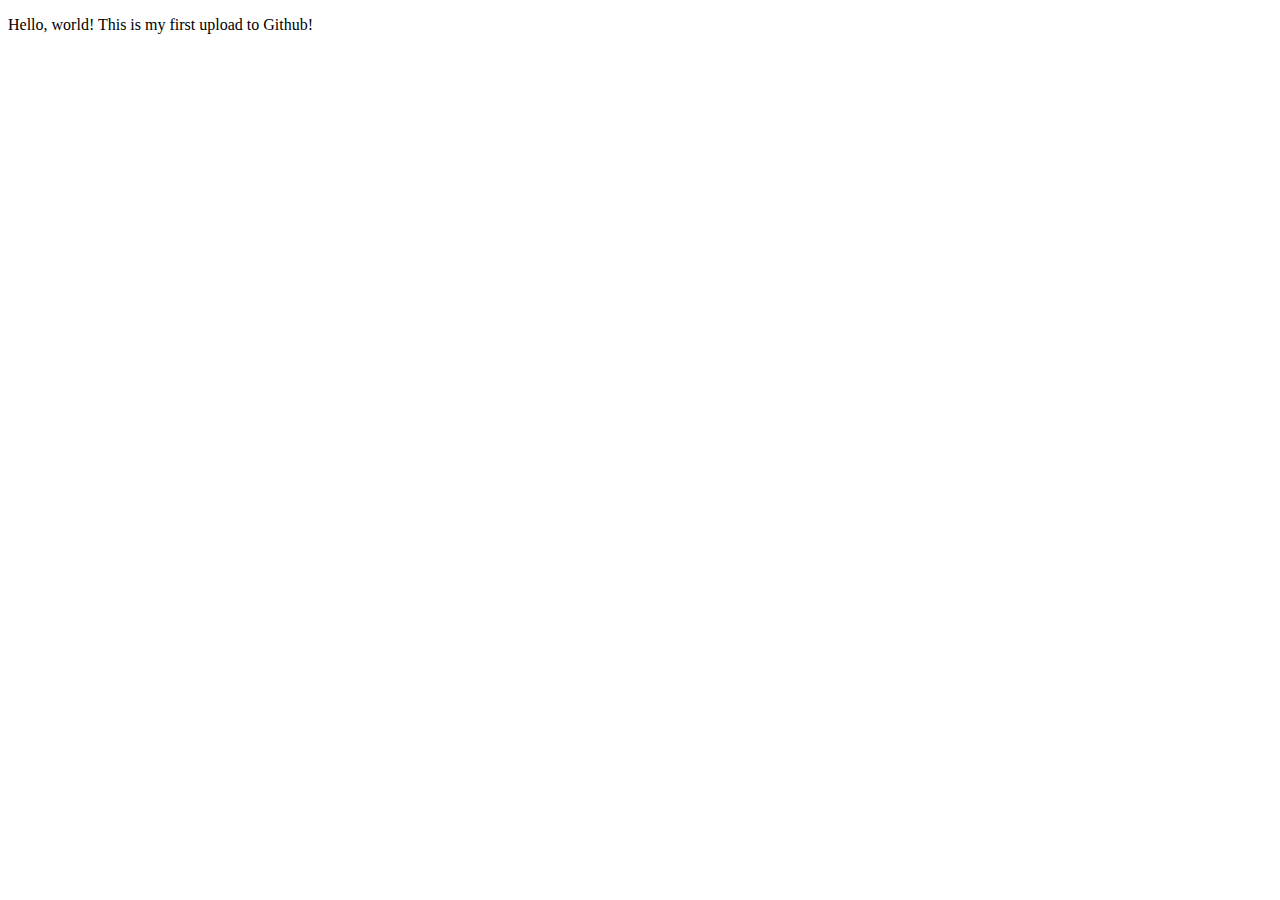
==== index.html @ 0e91c681 "First Repo Commit" ====
<!DOCTYPE html>
<html lang="en">
  <head>
    <meta charset="utf-8" />
    <meta http-equiv="x-ua-compatible" content="ie=edge" />
    <meta name="viewport" content="width=device-width, initial-scale=1" />

    <title>My First GitHub Page!</title>

    <link rel="stylesheet" href="css/main.css" />
    <link rel="icon" href="images/favicon.png" />
  </head>
  <body>
    <p>Hello, world! This is my first upload to Github!</p>


  </body>
</html>
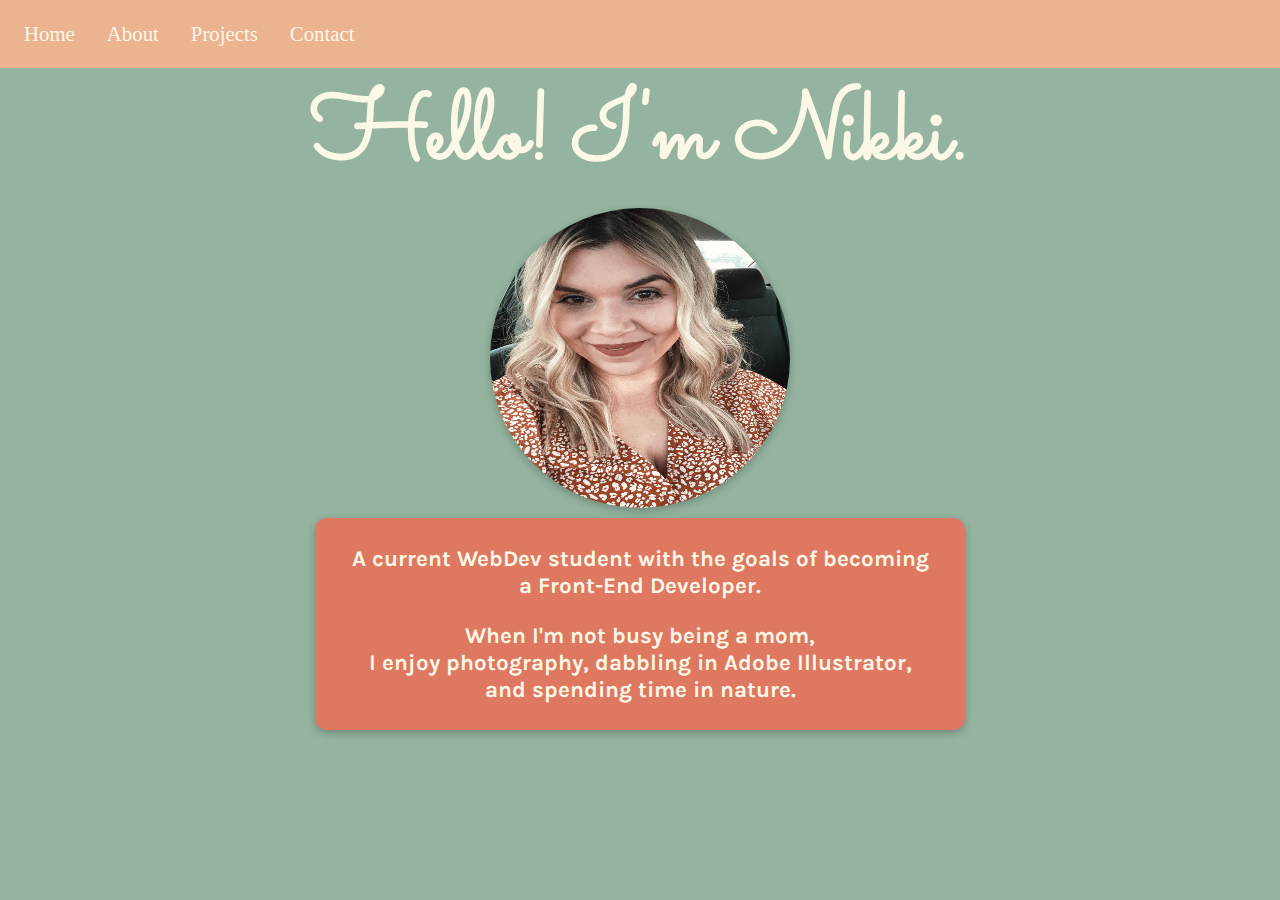
==== commit d56304ab: "Updated Index file" ====
--- a/index.html
+++ b/index.html
@@ -5,14 +5,43 @@
     <meta http-equiv="x-ua-compatible" content="ie=edge" />
     <meta name="viewport" content="width=device-width, initial-scale=1" />
 
-    <title>My First GitHub Page!</title>
+    <title> Nikki Newsom </title>
 
     <link rel="stylesheet" href="css/main.css" />
     <link rel="icon" href="images/favicon.png" />
+    <link href="main.css" rel="stylesheet" type="text/css">
+    <style>
+  @import url('https://fonts.googleapis.com/css2?family=Karla:wght@200&family=Raleway:wght@200&family=Sacramento&family=Vidaloka&display=swap');
+  </style>
   </head>
   <body>
-    <p>Hello, world! This is my first upload to Github!</p>
+<header>
 
 
+<nav>
+    <ul>
+  <li><a href="index.html">Home</a></li>
+  <li><a href="index.html">About</a></li>
+  <li><a href="projects.html">Projects</a></li>
+  <li><a href="Contact.html">Contact</a></li>
+</ul>
+</nav>
+</header>
+
+<h1>Hello! I'm Nikki.</h1>
+
+<section class="landing">
+<img src="ME.jpg" alt="Nikki" width="300" height="300" class="center">
+
+
+<div class="article">
+<article>
+<p><strong>A current WebDev student with the goals of becoming <br>a Front-End Developer.
+<p>When I'm not busy being a mom, <br>I enjoy photography, dabbling in Adobe Illustrator, <br> and spending time in nature.</p>
+</strong>
+</article>
+</div>
+<//section>
+
   </body>
-</html>+</html>
--- a/main.css
+++ b/main.css
@@ -0,0 +1,182 @@
+body {
+  background-color: #94B49F;
+  width: 100vw;
+  height: 100vh;
+  margin: 0;
+
+}
+
+header {
+  width: 100%;
+  margin: 0;
+}
+
+  .landing{
+    display: flex;
+    flex-direction: column;
+    justify-content:center;
+    align-items: center;
+  }
+
+h1 {
+  color: #FCF8E8;
+  font-family: "sacramento";
+  font-size: 6em;
+  text-align: center;
+  margin:auto;
+}
+
+ul {
+  list-style-type: none;
+  margin: 0;
+  padding: 0;
+}
+
+ul {
+  list-style-type: none;
+  margin: 0;
+  padding: 0;
+  overflow: hidden;
+
+}
+
+li {
+  float: left;
+}
+
+li a {
+  display: block;
+  color: #FCF8E8;
+  text-align: center;
+  padding: 14px 16px;
+  text-decoration: none;
+  font-family: font-family: 'Raleway', sans-serif;
+  font-size: 1.3em;
+}
+
+li a:hover {
+  background-color: #DF7861;
+}
+
+a {
+  display: block;
+  padding: 8px;
+  background-color: #ECB390;
+}
+
+nav {
+  background-color: #ECB390;
+  padding: .5em;
+  position:sticky;
+  top: 1px;
+}
+
+
+article {
+  color: #FCF8E8;
+  text-align:center;
+  font-family: 'Karla', sans-serif;
+  font-size: 1.4em;
+}
+
+img{
+  border-radius: 50%;
+  margin-bottom: 10px;
+  box-shadow: rgba(0, 0, 0, 0.24) 0px 3px 8px;
+}
+
+.center {
+  display: block;
+  margin-left: auto;
+  margin-right: auto;
+}
+
+.form{
+  display: flex;
+  justify-content: center;
+  align-items: center;
+}
+
+.form .container{
+  width: 30%;
+  border-radius: 12px;
+  box-shadow: rgba(0, 0, 0, 0.24) 0px 3px 8px;
+}
+
+input[type=text], select, textarea {
+  width: 100%;
+  padding: 12px;
+  border: 1px solid #ccc;
+  border-radius: 4px;
+  box-sizing: border-box;
+  margin-top: 6px;
+  margin-bottom: 16px;
+  resize: vertical
+}
+
+input[type=submit] {
+  background-color: #04AA6D;
+  color: white;
+  padding: 12px 20px;
+  border: none;
+  border-radius: 4px;
+  cursor: pointer;
+}
+
+input[type=submit]:hover {
+  background-color: #94B49F;
+}
+
+.container {
+  border-radius: 5px;
+  background-color: #DF7861;
+  padding: 20px;
+}
+
+th, td {
+  padding: 15px;
+  text-align: left;
+}
+
+.fa {
+  padding: 20px;
+  font-size: 30px;
+  width: 50px;
+  text-align: center;
+  text-decoration: none;
+}
+
+.fa:hover {
+  opacity: 0.7;
+}
+
+.fa-instagram {
+  background: #94B49F;
+  color: white;
+}
+
+.table{
+  display: flex;
+  justify-content: center;
+}
+
+.table .box {
+  border-radius: 12px;
+  width: 50%;
+  background-color: #DF7861;
+  box-shadow: rgba(0, 0, 0, 0.24) 0px 3px 8px;
+}
+
+.article{
+  width: 50%;
+  padding: 5px;
+  border-radius: 12px;
+  background-color: #DF7861;
+  box-shadow: rgba(0, 0, 0, 0.24) 0px 3px 8px;
+}
+
+
+
+#FCF8E8 cream
+#94B49F green
+DF7861 red
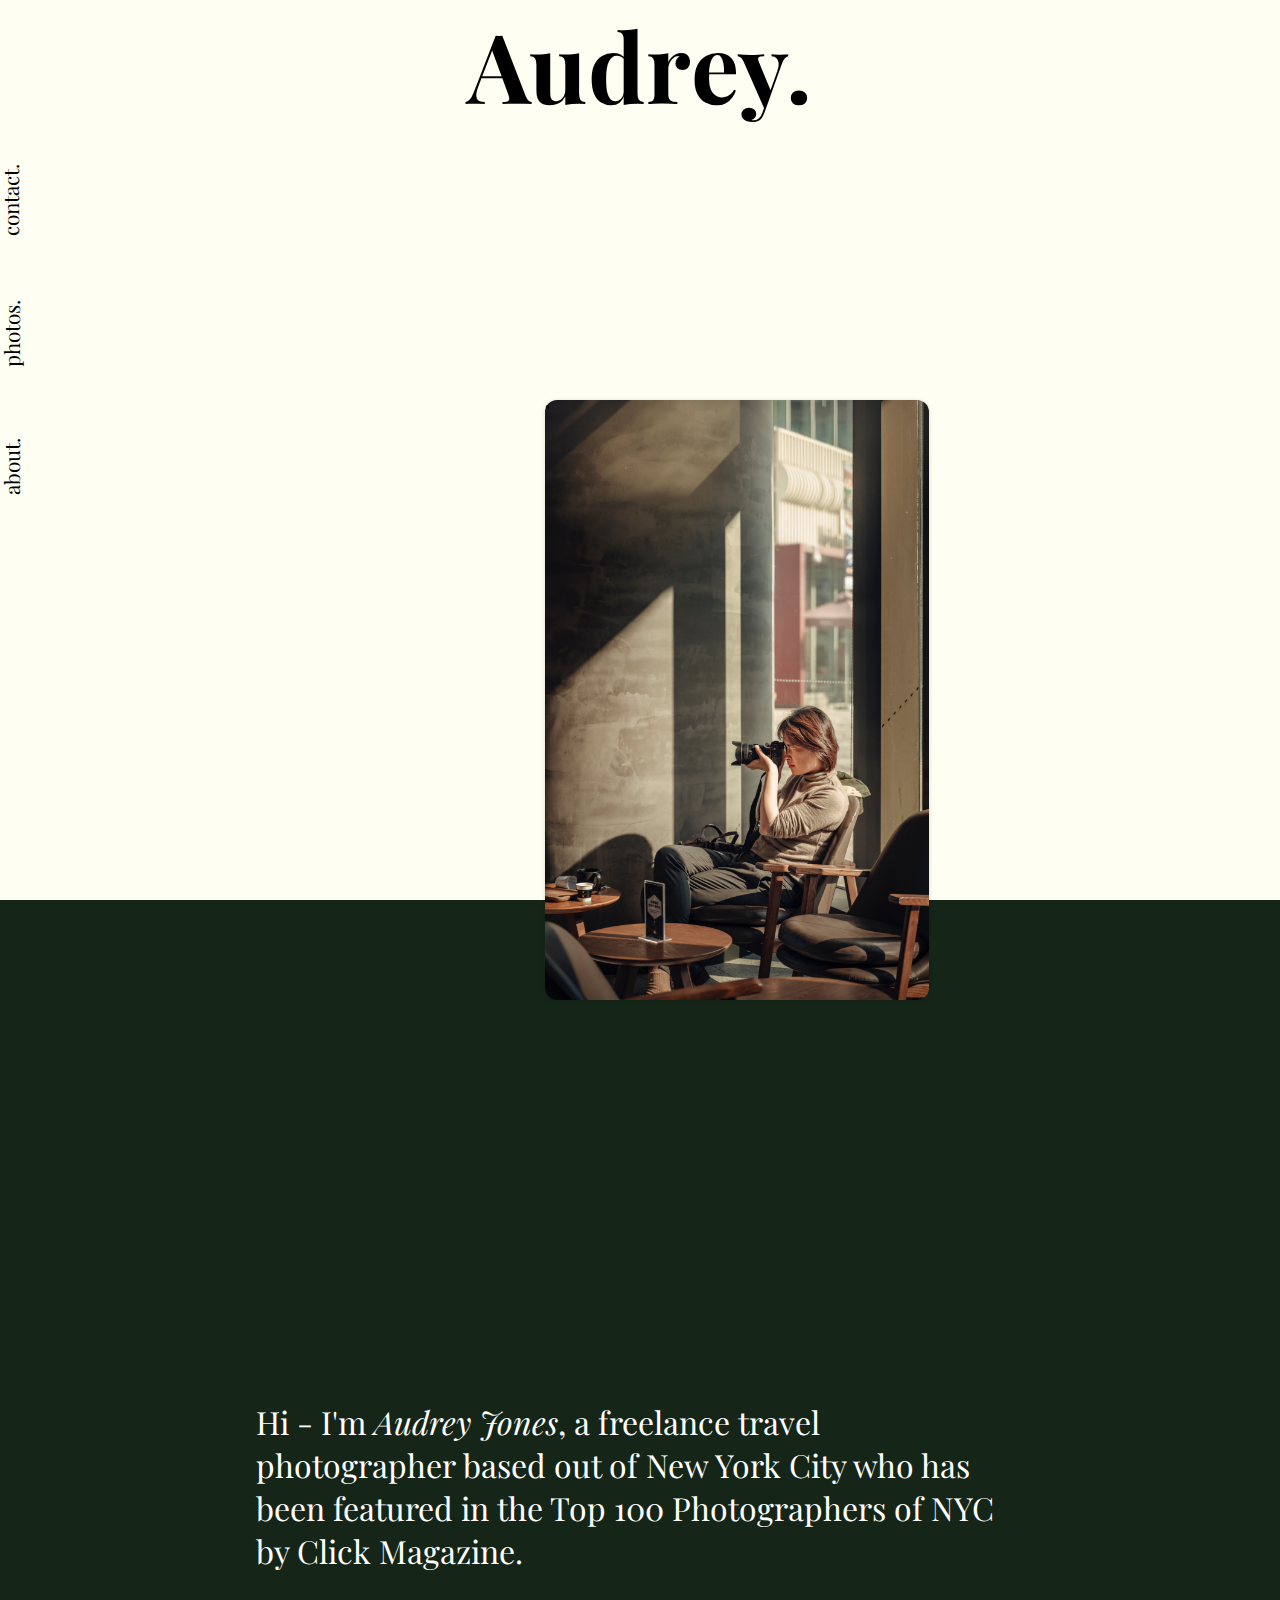
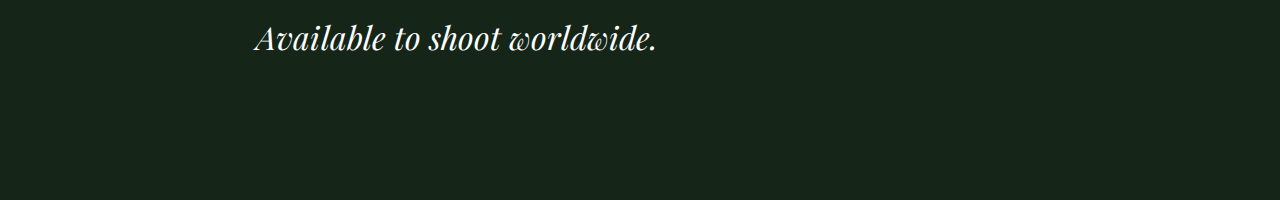
==== commit 5667c214: "Final Project" ====
--- a/index.html
+++ b/index.html
@@ -1,47 +1,97 @@
 <!DOCTYPE html>
 <html lang="en">
-  <head>
-    <meta charset="utf-8" />
-    <meta http-equiv="x-ua-compatible" content="ie=edge" />
-    <meta name="viewport" content="width=device-width, initial-scale=1" />
 
-    <title> Nikki Newsom </title>
+<head>
+    <meta charset="UTF-8">
+    <meta http-equiv="X-UA-Compatible" content="IE=edge">
+    <meta name="viewport" content="width=device-width, initial-scale=1.0">
+    <link href="https://fonts.googleapis.com/css2?family=Playfair+Display:wght@400;700&display=swap" rel="stylesheet">
+    <link rel="stylesheet" href="style.css">
+    <title>Final Project: Nikki Newsom</title>
+</head>
 
-    <link rel="stylesheet" href="css/main.css" />
-    <link rel="icon" href="images/favicon.png" />
-    <link href="main.css" rel="stylesheet" type="text/css">
-    <style>
-  @import url('https://fonts.googleapis.com/css2?family=Karla:wght@200&family=Raleway:wght@200&family=Sacramento&family=Vidaloka&display=swap');
-  </style>
-  </head>
-  <body>
-<header>
+<body>
+
+    <section class="modal">
+
+        <div class="card" aria-label="Newest Photos">
+
+            <div class="carousel" data-carousel>
+                <button class="carousel-button prev" data-carousel-button="prev">&#8656;</button>
+                <button class="carousel-button next" data-carousel-button="next">&#8658;</button>
+                <ul data-slides>
+                    <li class="slide" data-active>
+                        <img src="https://source.unsplash.com/78A265wPiO4" alt="Nature Image #1">
+                    </li>
+                    <li class="slide">
+                        <img src="https://source.unsplash.com/eOpewngf68w" alt="Nature Image #2">
+                    </li>
+                    <li class="slide">
+                        <img src="https://source.unsplash.com/ndN00KmbJ1c" alt="Nature Image #3">
+                    </li>
+                </ul>
+            </div>
 
 
-<nav>
-    <ul>
-  <li><a href="index.html">Home</a></li>
-  <li><a href="index.html">About</a></li>
-  <li><a href="projects.html">Projects</a></li>
-  <li><a href="Contact.html">Contact</a></li>
-</ul>
-</nav>
-</header>
+        </div>
 
-<h1>Hello! I'm Nikki.</h1>
+    </section>
 
-<section class="landing">
-<img src="ME.jpg" alt="Nikki" width="300" height="300" class="center">
+    <section class="white">
+        <h1>Audrey.</h1>
+        <div class="about">
+            <div>
+                <p>I am Audrey. Contact me.</p>
+            </div>
+            <div class="contactIcons">
+                <ul>
+                    <li><svg stroke="currentColor" fill="currentColor" stroke-width="0" viewBox="0 0 1024 1024"
+                            height="1.8em" width="1.8em" xmlns="http://www.w3.org/2000/svg">
+                            <path
+                                d="M512 306.9c-113.5 0-205.1 91.6-205.1 205.1S398.5 717.1 512 717.1 717.1 625.5 717.1 512 625.5 306.9 512 306.9zm0 338.4c-73.4 0-133.3-59.9-133.3-133.3S438.6 378.7 512 378.7 645.3 438.6 645.3 512 585.4 645.3 512 645.3zm213.5-394.6c-26.5 0-47.9 21.4-47.9 47.9s21.4 47.9 47.9 47.9 47.9-21.3 47.9-47.9a47.84 47.84 0 0 0-47.9-47.9zM911.8 512c0-55.2.5-109.9-2.6-165-3.1-64-17.7-120.8-64.5-167.6-46.9-46.9-103.6-61.4-167.6-64.5-55.2-3.1-109.9-2.6-165-2.6-55.2 0-109.9-.5-165 2.6-64 3.1-120.8 17.7-167.6 64.5C132.6 226.3 118.1 283 115 347c-3.1 55.2-2.6 109.9-2.6 165s-.5 109.9 2.6 165c3.1 64 17.7 120.8 64.5 167.6 46.9 46.9 103.6 61.4 167.6 64.5 55.2 3.1 109.9 2.6 165 2.6 55.2 0 109.9.5 165-2.6 64-3.1 120.8-17.7 167.6-64.5 46.9-46.9 61.4-103.6 64.5-167.6 3.2-55.1 2.6-109.8 2.6-165zm-88 235.8c-7.3 18.2-16.1 31.8-30.2 45.8-14.1 14.1-27.6 22.9-45.8 30.2C695.2 844.7 570.3 840 512 840c-58.3 0-183.3 4.7-235.9-16.1-18.2-7.3-31.8-16.1-45.8-30.2-14.1-14.1-22.9-27.6-30.2-45.8C179.3 695.2 184 570.3 184 512c0-58.3-4.7-183.3 16.1-235.9 7.3-18.2 16.1-31.8 30.2-45.8s27.6-22.9 45.8-30.2C328.7 179.3 453.7 184 512 184s183.3-4.7 235.9 16.1c18.2 7.3 31.8 16.1 45.8 30.2 14.1 14.1 22.9 27.6 30.2 45.8C844.7 328.7 840 453.7 840 512c0 58.3 4.7 183.2-16.2 235.8z">
+                            </path>
+                        </svg></li>
+                    <li><svg stroke="currentColor" fill="none" stroke-width="2" viewBox="0 0 24 24"
+                            stroke-linecap="round" stroke-linejoin="round" height="1.8em" width="1.8em"
+                            xmlns="http://www.w3.org/2000/svg">
+                            <path
+                                d="M23 3a10.9 10.9 0 0 1-3.14 1.53 4.48 4.48 0 0 0-7.86 3v1A10.66 10.66 0 0 1 3 4s-4 9 5 13a11.64 11.64 0 0 1-7 2c9 5 20 0 20-11.5a4.5 4.5 0 0 0-.08-.83A7.72 7.72 0 0 0 23 3z">
+                            </path>
+                        </svg></li>
+                    <li><svg stroke="currentColor" fill="none" stroke-width="2" viewBox="0 0 24 24"
+                            stroke-linecap="round" stroke-linejoin="round" height="1.8em" width="1.8em"
+                            xmlns="http://www.w3.org/2000/svg">
+                            <path d="M18 2h-3a5 5 0 0 0-5 5v3H7v4h3v8h4v-8h3l1-4h-4V7a1 1 0 0 1 1-1h3z"></path>
+                        </svg></li>
+                </ul>
+            </div>
+        </div>
+        <aside>
+            <ul>
+                <li id="aboutBtn">contact.</li>
+                <li id="photos">photos.</li>
+                <a href="#about">
+                    <li>about.</li>
+                </a>
+            </ul>
+        </aside>
+    </section>
+    <div class="image">"</div>
+    <section class="black" id="about">
+        <class class="aboutMe">
+            <p>Hi - I'm <em>Audrey Jones</em>, a freelance travel photographer based out of New York City who has been
+                featured
+                in the Top 100 Photographers of NYC by Click Magazine.
+                <br><br>
+                <em>Available to shoot worldwide.</em>
+            </p>
+        </class>
+        </div>
+        </div>
+    </section>
 
+    <script src="main.js"></script>
 
-<div class="article">
-<article>
-<p><strong>A current WebDev student with the goals of becoming <br>a Front-End Developer.
-<p>When I'm not busy being a mom, <br>I enjoy photography, dabbling in Adobe Illustrator, <br> and spending time in nature.</p>
-</strong>
-</article>
-</div>
-<//section>
+</body>
 
-  </body>
-</html>
+</html>--- a/style.css
+++ b/style.css
@@ -0,0 +1,232 @@
+* {
+    margin: 0;
+    padding: 0;
+    box-sizing: border-box;
+    list-style-type: none;
+    text-decoration: none;
+}
+
+html {
+    scroll-behavior: smooth;
+}
+
+
+body {
+    font-family: 'Playfair Display', sans-serif;
+    font-weight: 400;
+
+}
+
+a {
+    color: black;
+
+
+}
+
+.white {
+    width: 100vw;
+    height: 100vh;
+    background-color: #fffef2;
+    position: relative;
+}
+
+.white h1 {
+    font-size: 6rem;
+    text-align: center;
+    letter-spacing: 1px;
+
+}
+
+.about {
+    width: 50%;
+    height: 100px;
+    margin-left: 380px;
+    display: flex;
+    flex-direction: column;
+    justify-content: center;
+    align-items: center;
+    position: absolute;
+    display: none;
+}
+
+.about p {
+    font-size: 2rem;
+    text-align: center;
+}
+
+.contactIcons ul {
+    display: flex;
+    flex-direction: row;
+    align-items: center;
+    margin-left: 300px;
+}
+
+.contactIcons ul li {
+    margin: 10px;
+
+}
+
+.contactIcons ul li:hover {
+    cursor: pointer;
+}
+
+.white aside {
+    height: 100vh;
+    width: 20px;
+    padding: 5px;
+}
+
+aside ul {
+    height: 400px;
+    display: flex;
+    flex-direction: column;
+    justify-content: space-around;
+    align-items: center;
+}
+
+aside ul li {
+    transform: rotate(-90deg);
+    font-size: 1.3rem;
+}
+
+aside ul li:hover {
+    cursor: pointer;
+}
+
+.black {
+    width: 100vw;
+    height: 100vh;
+    background-color: #152618;
+    display: flex;
+    justify-content: center;
+    align-items: flex-end;
+}
+
+.aboutMe {
+    width: 60%;
+    height: 300px;
+    margin-bottom: 100px;
+}
+
+.aboutMe p {
+    color: white;
+    font-size: 2rem;
+}
+
+.image {
+    width: 30%;
+    height: 600px;
+    background: url("images/jerry-wang-1KhQCufYwr4-unsplash.jpg");
+    background-size: cover;
+    background-repeat: no-repeat;
+    background-position: center;
+    box-shadow: rgba(0, 0, 0, 0.16) 0px 1px 4px;
+    border-radius: 12px;
+    margin-left: 545px;
+    position: absolute;
+    top: 400px;
+}
+
+.modal {
+    width: 100%;
+    height: 700px;
+    position: absolute;
+    display: flex;
+    justify-content: center;
+    align-items: center;
+    background-blend-mode: color-burn;
+    background-color: rgba(0, 0, 0, 0.4);
+    display: none;
+    animation: openModal 0.5s ease forwards;
+    overflow: hidden;
+
+
+
+}
+
+.modal .card {
+    background: lightgrey;
+    width: 50rem;
+    height: 40rem;
+    display: flex;
+    flex-direction: row;
+    justify-content: space-evenly;
+    align-items: center;
+    position: absolute;
+    border-radius: 12px;
+    margin-left: 370px;
+    margin-top: 10px;
+    margin-bottom: 30px;
+}
+
+
+.carousel {
+    margin-top: 15px;
+    width: 100vw;
+    height: 100vh;
+    position: relative;
+}
+
+.carousel>ul {
+    margin: 0;
+    padding: 0;
+    list-style: none;
+}
+
+.slide {
+    position: absolute;
+    inset: 0;
+    opacity: 0;
+    transition: 200ms opacity ease-in-out;
+    transition-delay: 200ms;
+
+}
+
+.slide>img {
+    margin-top: 30px;
+    display: block;
+    width: 100%;
+    height: 95%;
+    object-fit: cover;
+    object-position: center;
+    border-radius: 12px;
+}
+
+.slide[data-active] {
+    opacity: 1;
+    z-index: 1;
+    transition-delay: 0ms;
+}
+
+.carousel-button {
+    position: absolute;
+    z-index: 2;
+    background: none;
+    border: none;
+    font-size: 4rem;
+    top: 50%;
+    transform: translateY(-50%);
+    color: rgba(255, 255, 255, .5);
+    cursor: pointer;
+    border-radius: .25rem;
+    padding: 0 .5rem;
+    background-color: rgba(0, 0, 0, .1);
+}
+
+.carousel-button:hover,
+.carousel-button:focus {
+    color: white;
+    background-color: rgba(0, 0, 0, .2);
+}
+
+.carousel-button:focus {
+    outline: 1px solid black;
+}
+
+.carousel-button.prev {
+    left: 1rem;
+}
+
+.carousel-button.next {
+    right: 1rem;
+}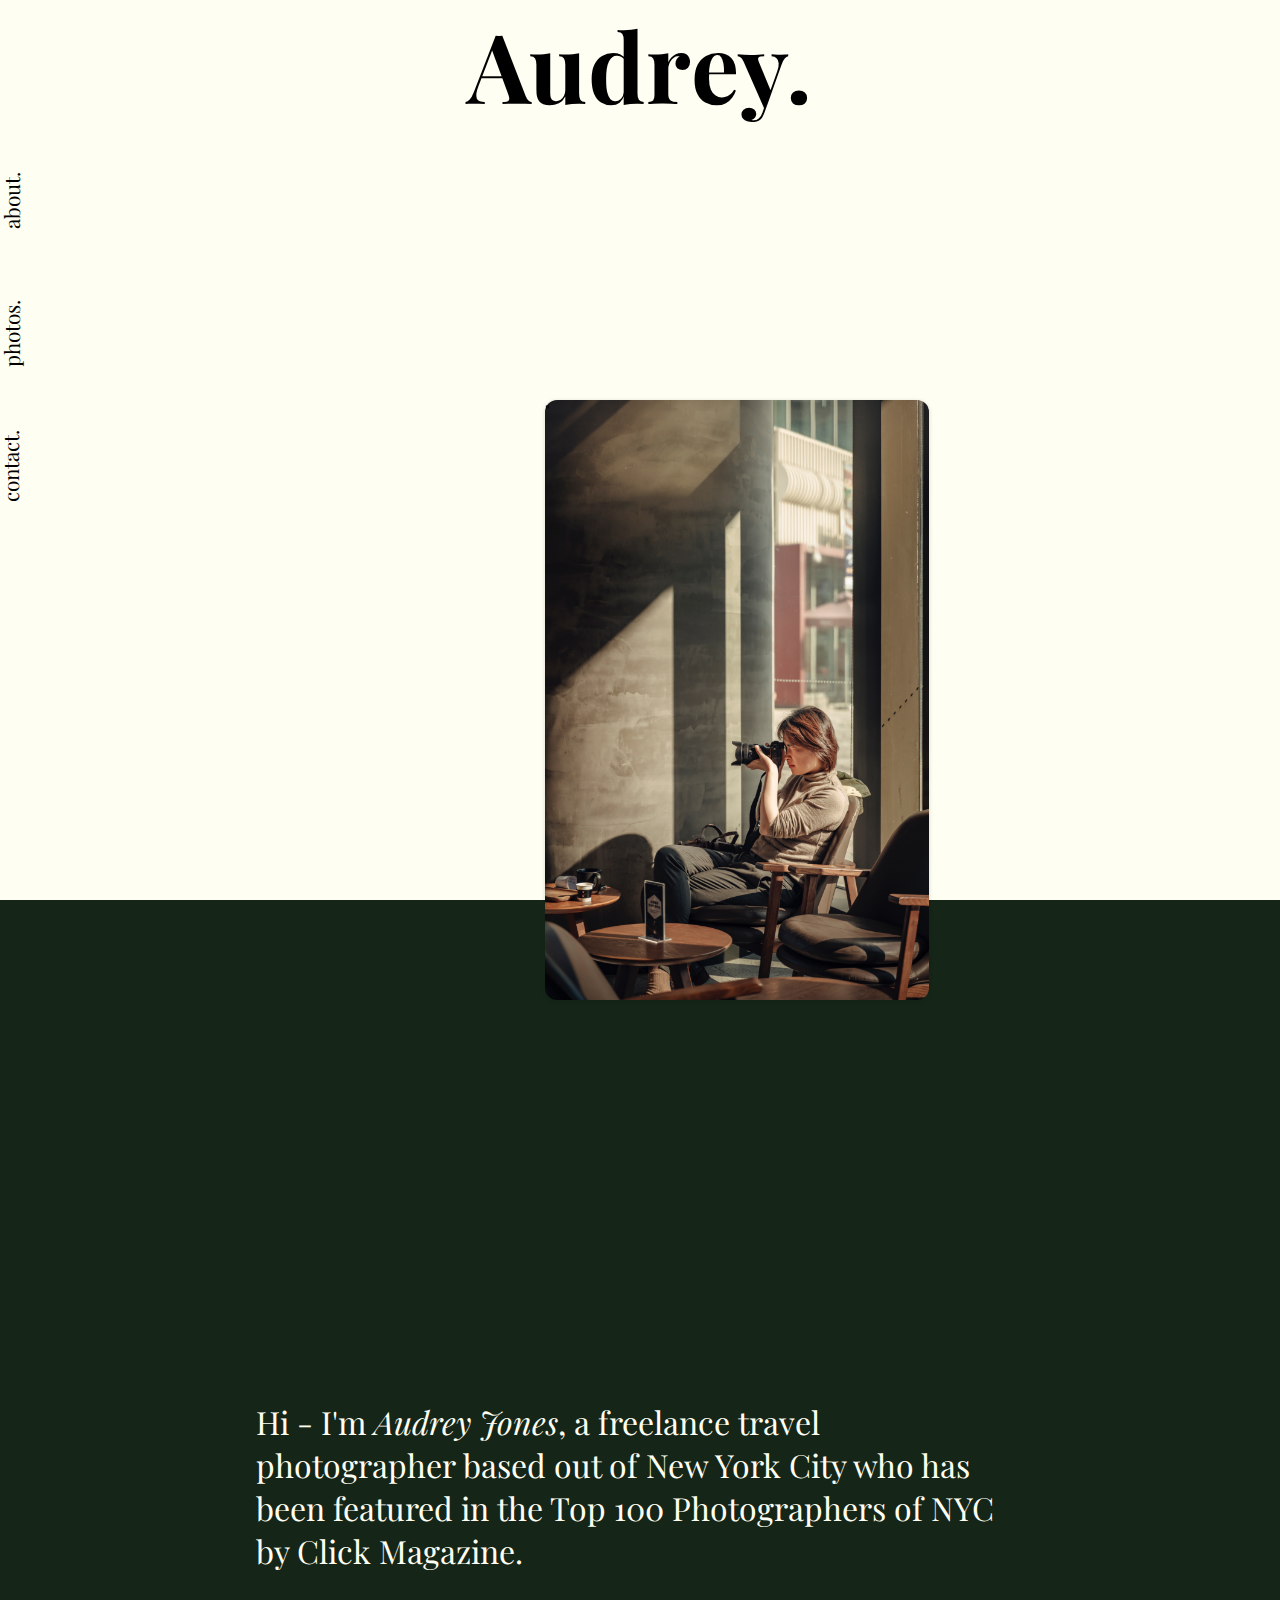
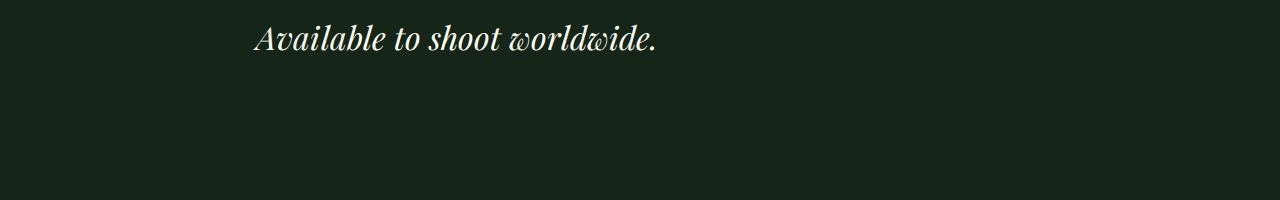
==== commit c61df406: "media query" ====
--- a/index.html
+++ b/index.html
@@ -11,6 +11,31 @@
 </head>
 
 <body>
+
+    <section class="mediaModal">
+
+        <div class="mediaCard" aria-label="Newest Photos">
+
+            <div class="mediaCarousel" data-carousel>
+                <button class="carousel-button prev" data-carousel-button="prev">&#8656;</button>
+                <button class="carousel-button next" data-carousel-button="next">&#8658;</button>
+                <ul data-slides>
+                    <li class="slide" data-active>
+                        <img src="https://source.unsplash.com/78A265wPiO4" alt="Nature Image #1">
+                    </li>
+                    <li class="slide">
+                        <img src="https://source.unsplash.com/eOpewngf68w" alt="Nature Image #2">
+                    </li>
+                    <li class="slide">
+                        <img src="https://source.unsplash.com/ndN00KmbJ1c" alt="Nature Image #3">
+                    </li>
+                </ul>
+            </div>
+
+
+        </div>
+
+    </section>
 
     <section class="modal">
 
@@ -38,53 +63,57 @@
     </section>
 
     <section class="white">
-        <h1>Audrey.</h1>
+        <h1 class="title">Audrey.</h1>
         <div class="about">
             <div>
                 <p>I am Audrey. Contact me.</p>
+                <div class="contactIcons">
+                    <ul>
+                        <li><svg stroke="currentColor" fill="currentColor" stroke-width="0" viewBox="0 0 1024 1024"
+                                height="1.8em" width="1.8em" xmlns="http://www.w3.org/2000/svg">
+                                <path
+                                    d="M512 306.9c-113.5 0-205.1 91.6-205.1 205.1S398.5 717.1 512 717.1 717.1 625.5 717.1 512 625.5 306.9 512 306.9zm0 338.4c-73.4 0-133.3-59.9-133.3-133.3S438.6 378.7 512 378.7 645.3 438.6 645.3 512 585.4 645.3 512 645.3zm213.5-394.6c-26.5 0-47.9 21.4-47.9 47.9s21.4 47.9 47.9 47.9 47.9-21.3 47.9-47.9a47.84 47.84 0 0 0-47.9-47.9zM911.8 512c0-55.2.5-109.9-2.6-165-3.1-64-17.7-120.8-64.5-167.6-46.9-46.9-103.6-61.4-167.6-64.5-55.2-3.1-109.9-2.6-165-2.6-55.2 0-109.9-.5-165 2.6-64 3.1-120.8 17.7-167.6 64.5C132.6 226.3 118.1 283 115 347c-3.1 55.2-2.6 109.9-2.6 165s-.5 109.9 2.6 165c3.1 64 17.7 120.8 64.5 167.6 46.9 46.9 103.6 61.4 167.6 64.5 55.2 3.1 109.9 2.6 165 2.6 55.2 0 109.9.5 165-2.6 64-3.1 120.8-17.7 167.6-64.5 46.9-46.9 61.4-103.6 64.5-167.6 3.2-55.1 2.6-109.8 2.6-165zm-88 235.8c-7.3 18.2-16.1 31.8-30.2 45.8-14.1 14.1-27.6 22.9-45.8 30.2C695.2 844.7 570.3 840 512 840c-58.3 0-183.3 4.7-235.9-16.1-18.2-7.3-31.8-16.1-45.8-30.2-14.1-14.1-22.9-27.6-30.2-45.8C179.3 695.2 184 570.3 184 512c0-58.3-4.7-183.3 16.1-235.9 7.3-18.2 16.1-31.8 30.2-45.8s27.6-22.9 45.8-30.2C328.7 179.3 453.7 184 512 184s183.3-4.7 235.9 16.1c18.2 7.3 31.8 16.1 45.8 30.2 14.1 14.1 22.9 27.6 30.2 45.8C844.7 328.7 840 453.7 840 512c0 58.3 4.7 183.2-16.2 235.8z">
+                                </path>
+                            </svg></li>
+                        <li><svg stroke="currentColor" fill="none" stroke-width="2" viewBox="0 0 24 24"
+                                stroke-linecap="round" stroke-linejoin="round" height="1.8em" width="1.8em"
+                                xmlns="http://www.w3.org/2000/svg">
+                                <path
+                                    d="M23 3a10.9 10.9 0 0 1-3.14 1.53 4.48 4.48 0 0 0-7.86 3v1A10.66 10.66 0 0 1 3 4s-4 9 5 13a11.64 11.64 0 0 1-7 2c9 5 20 0 20-11.5a4.5 4.5 0 0 0-.08-.83A7.72 7.72 0 0 0 23 3z">
+                                </path>
+                            </svg></li>
+                        <li><svg stroke="currentColor" fill="none" stroke-width="2" viewBox="0 0 24 24"
+                                stroke-linecap="round" stroke-linejoin="round" height="1.8em" width="1.8em"
+                                xmlns="http://www.w3.org/2000/svg">
+                                <path d="M18 2h-3a5 5 0 0 0-5 5v3H7v4h3v8h4v-8h3l1-4h-4V7a1 1 0 0 1 1-1h3z"></path>
+                            </svg></li>
+                    </ul>
+                </div>
             </div>
-            <div class="contactIcons">
-                <ul>
-                    <li><svg stroke="currentColor" fill="currentColor" stroke-width="0" viewBox="0 0 1024 1024"
-                            height="1.8em" width="1.8em" xmlns="http://www.w3.org/2000/svg">
-                            <path
-                                d="M512 306.9c-113.5 0-205.1 91.6-205.1 205.1S398.5 717.1 512 717.1 717.1 625.5 717.1 512 625.5 306.9 512 306.9zm0 338.4c-73.4 0-133.3-59.9-133.3-133.3S438.6 378.7 512 378.7 645.3 438.6 645.3 512 585.4 645.3 512 645.3zm213.5-394.6c-26.5 0-47.9 21.4-47.9 47.9s21.4 47.9 47.9 47.9 47.9-21.3 47.9-47.9a47.84 47.84 0 0 0-47.9-47.9zM911.8 512c0-55.2.5-109.9-2.6-165-3.1-64-17.7-120.8-64.5-167.6-46.9-46.9-103.6-61.4-167.6-64.5-55.2-3.1-109.9-2.6-165-2.6-55.2 0-109.9-.5-165 2.6-64 3.1-120.8 17.7-167.6 64.5C132.6 226.3 118.1 283 115 347c-3.1 55.2-2.6 109.9-2.6 165s-.5 109.9 2.6 165c3.1 64 17.7 120.8 64.5 167.6 46.9 46.9 103.6 61.4 167.6 64.5 55.2 3.1 109.9 2.6 165 2.6 55.2 0 109.9.5 165-2.6 64-3.1 120.8-17.7 167.6-64.5 46.9-46.9 61.4-103.6 64.5-167.6 3.2-55.1 2.6-109.8 2.6-165zm-88 235.8c-7.3 18.2-16.1 31.8-30.2 45.8-14.1 14.1-27.6 22.9-45.8 30.2C695.2 844.7 570.3 840 512 840c-58.3 0-183.3 4.7-235.9-16.1-18.2-7.3-31.8-16.1-45.8-30.2-14.1-14.1-22.9-27.6-30.2-45.8C179.3 695.2 184 570.3 184 512c0-58.3-4.7-183.3 16.1-235.9 7.3-18.2 16.1-31.8 30.2-45.8s27.6-22.9 45.8-30.2C328.7 179.3 453.7 184 512 184s183.3-4.7 235.9 16.1c18.2 7.3 31.8 16.1 45.8 30.2 14.1 14.1 22.9 27.6 30.2 45.8C844.7 328.7 840 453.7 840 512c0 58.3 4.7 183.2-16.2 235.8z">
-                            </path>
-                        </svg></li>
-                    <li><svg stroke="currentColor" fill="none" stroke-width="2" viewBox="0 0 24 24"
-                            stroke-linecap="round" stroke-linejoin="round" height="1.8em" width="1.8em"
-                            xmlns="http://www.w3.org/2000/svg">
-                            <path
-                                d="M23 3a10.9 10.9 0 0 1-3.14 1.53 4.48 4.48 0 0 0-7.86 3v1A10.66 10.66 0 0 1 3 4s-4 9 5 13a11.64 11.64 0 0 1-7 2c9 5 20 0 20-11.5a4.5 4.5 0 0 0-.08-.83A7.72 7.72 0 0 0 23 3z">
-                            </path>
-                        </svg></li>
-                    <li><svg stroke="currentColor" fill="none" stroke-width="2" viewBox="0 0 24 24"
-                            stroke-linecap="round" stroke-linejoin="round" height="1.8em" width="1.8em"
-                            xmlns="http://www.w3.org/2000/svg">
-                            <path d="M18 2h-3a5 5 0 0 0-5 5v3H7v4h3v8h4v-8h3l1-4h-4V7a1 1 0 0 1 1-1h3z"></path>
-                        </svg></li>
-                </ul>
-            </div>
+
         </div>
         <aside>
             <ul>
-                <li id="aboutBtn">contact.</li>
-                <li id="photos">photos.</li>
                 <a href="#about">
                     <li>about.</li>
                 </a>
+                <li id="photos">photos.</li>
+                <li id="aboutBtn"><span class="textWhite">contact.</span></li>
             </ul>
         </aside>
     </section>
     <div class="image">"</div>
     <section class="black" id="about">
         <class class="aboutMe">
-            <p>Hi - I'm <em>Audrey Jones</em>, a freelance travel photographer based out of New York City who has been
-                featured
-                in the Top 100 Photographers of NYC by Click Magazine.
-                <br><br>
-                <em>Available to shoot worldwide.</em>
-            </p>
+            <div>
+                <p>Hi - I'm <em>Audrey Jones</em>, a freelance travel photographer based out of New York City who has
+                    been
+                    featured
+                    in the Top 100 Photographers of NYC by Click Magazine.
+                    <br><br>
+                    <em>Available to shoot worldwide.</em>
+                </p>
+            </div>
         </class>
         </div>
         </div>
--- a/style.css
+++ b/style.css
@@ -109,7 +109,7 @@
 }
 
 .aboutMe p {
-    color: white;
+    color: #fffef2;
     font-size: 2rem;
 }
 
@@ -125,6 +125,10 @@
     margin-left: 545px;
     position: absolute;
     top: 400px;
+}
+
+.mediaModal {
+    display: none;
 }
 
 .modal {
@@ -229,4 +233,138 @@
 
 .carousel-button.next {
     right: 1rem;
+}
+
+@media screen and (max-width: 600px) {
+    body {
+        width: 100vw;
+        height: 100vh;
+
+    }
+
+    .mediaModal {
+        width: 100%;
+        height: 100vh;
+        position: absolute;
+        display: flex;
+        justify-content: center;
+        align-items: center;
+        background-color: rgba(0, 0, 0, 0.4);
+        display: none;
+        animation: openModal 0.5s ease forwards;
+        overflow: hidden;
+    }
+
+    .mediaCard {
+        width: 80%;
+        height: 500px;
+        display: flex;
+        flex-direction: row;
+        justify-content: space-evenly;
+        align-items: center;
+        position: absolute;
+        border-radius: 12px;
+        margin-right: 25px;
+        margin-left: 37px;
+        margin-top: 50px;
+        margin-bottom: 20px;
+        box-shadow: var(--color-primary) 0px 1px 4px;
+    }
+
+    .mediaCarousel {
+        margin-right: 40px;
+    }
+
+    .carousel-button {
+        position: absolute;
+        z-index: 2;
+        background: none;
+        border: none;
+        font-size: 2rem;
+        top: 50%;
+        transform: translateY(-50%);
+        color: rgba(255, 255, 255, .5);
+        cursor: pointer;
+        border-radius: .25rem;
+        padding: 0 .5rem;
+        background-color: rgba(0, 0, 0, .1);
+    }
+
+    .white {
+        width: 100vw;
+        height: 50vh;
+        position: relative;
+    }
+
+    .white h1 {
+        font-size: 3rem;
+
+    }
+
+    .contactMedia {
+        display: block;
+        border: 1px solid black;
+        margin-right: 300px;
+
+
+    }
+
+    .contactMedia p {
+        font-size: 1rem;
+    }
+
+    .black {
+        width: 100vw;
+        height: auto;
+        display: flex;
+        justify-content: center;
+        align-items: center;
+    }
+
+    .image {
+        width: 55%;
+        height: 300px;
+        background: url("images/jerry-wang-1KhQCufYwr4-unsplash.jpg");
+        background-size: cover;
+        background-repeat: no-repeat;
+        background-position: center;
+        box-shadow: rgba(0, 0, 0, 0.16) 0px 1px 4px;
+        border-radius: 12px;
+        position: absolute;
+        right: 90px;
+        top: 150px;
+    }
+
+    .aboutMe {
+        width: 100%;
+        height: 250px;
+        margin-top: 120px;
+        padding: 15px;
+        display: flex;
+        justify-content: center;
+        align-items: center;
+    }
+
+    .aboutMe div {
+        width: 60%;
+        height: 250px;
+        padding: 10px;
+        margin-right: 10px;
+    }
+
+    .aboutMe p {
+        font-size: 1rem;
+    }
+
+    aside {
+        margin-top: 25px;
+    }
+
+    aside ul {
+        width: 20px;
+    }
+
+    span {
+        color: #fffef2;
+    }
 }